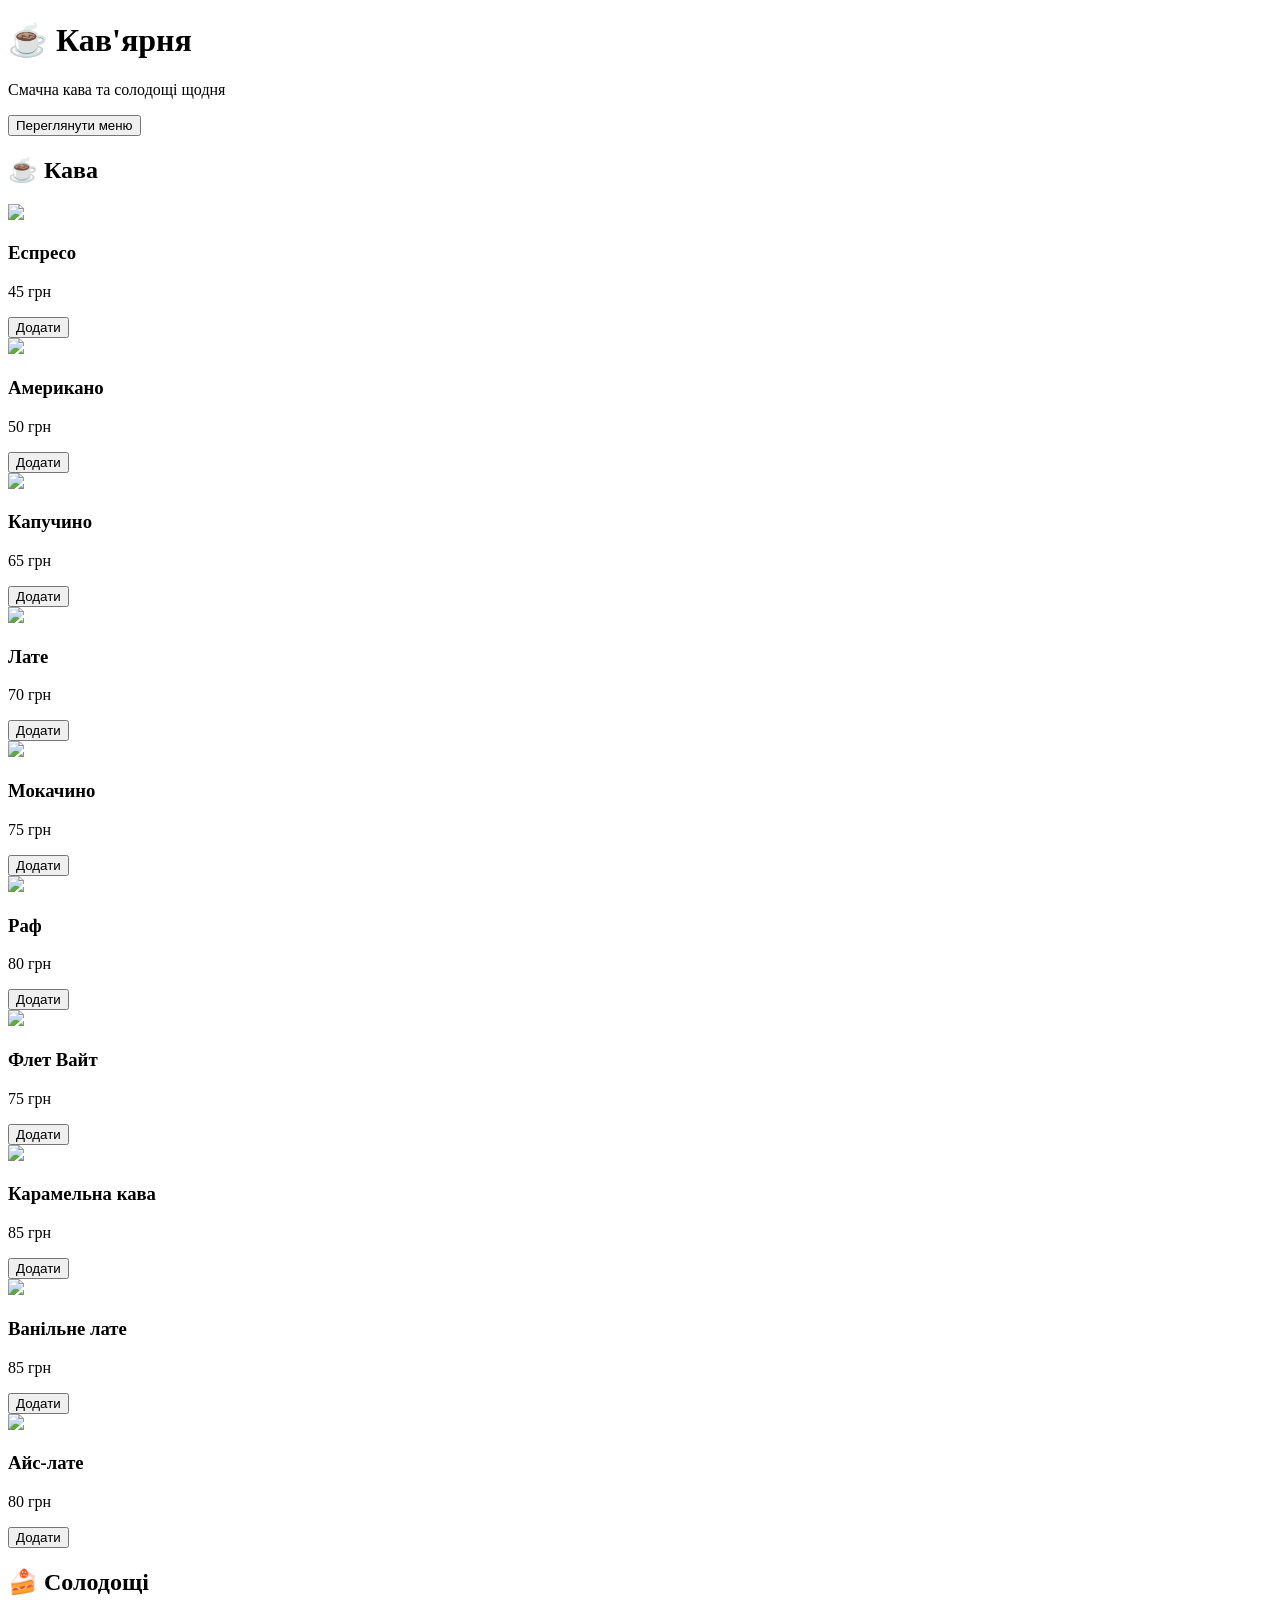
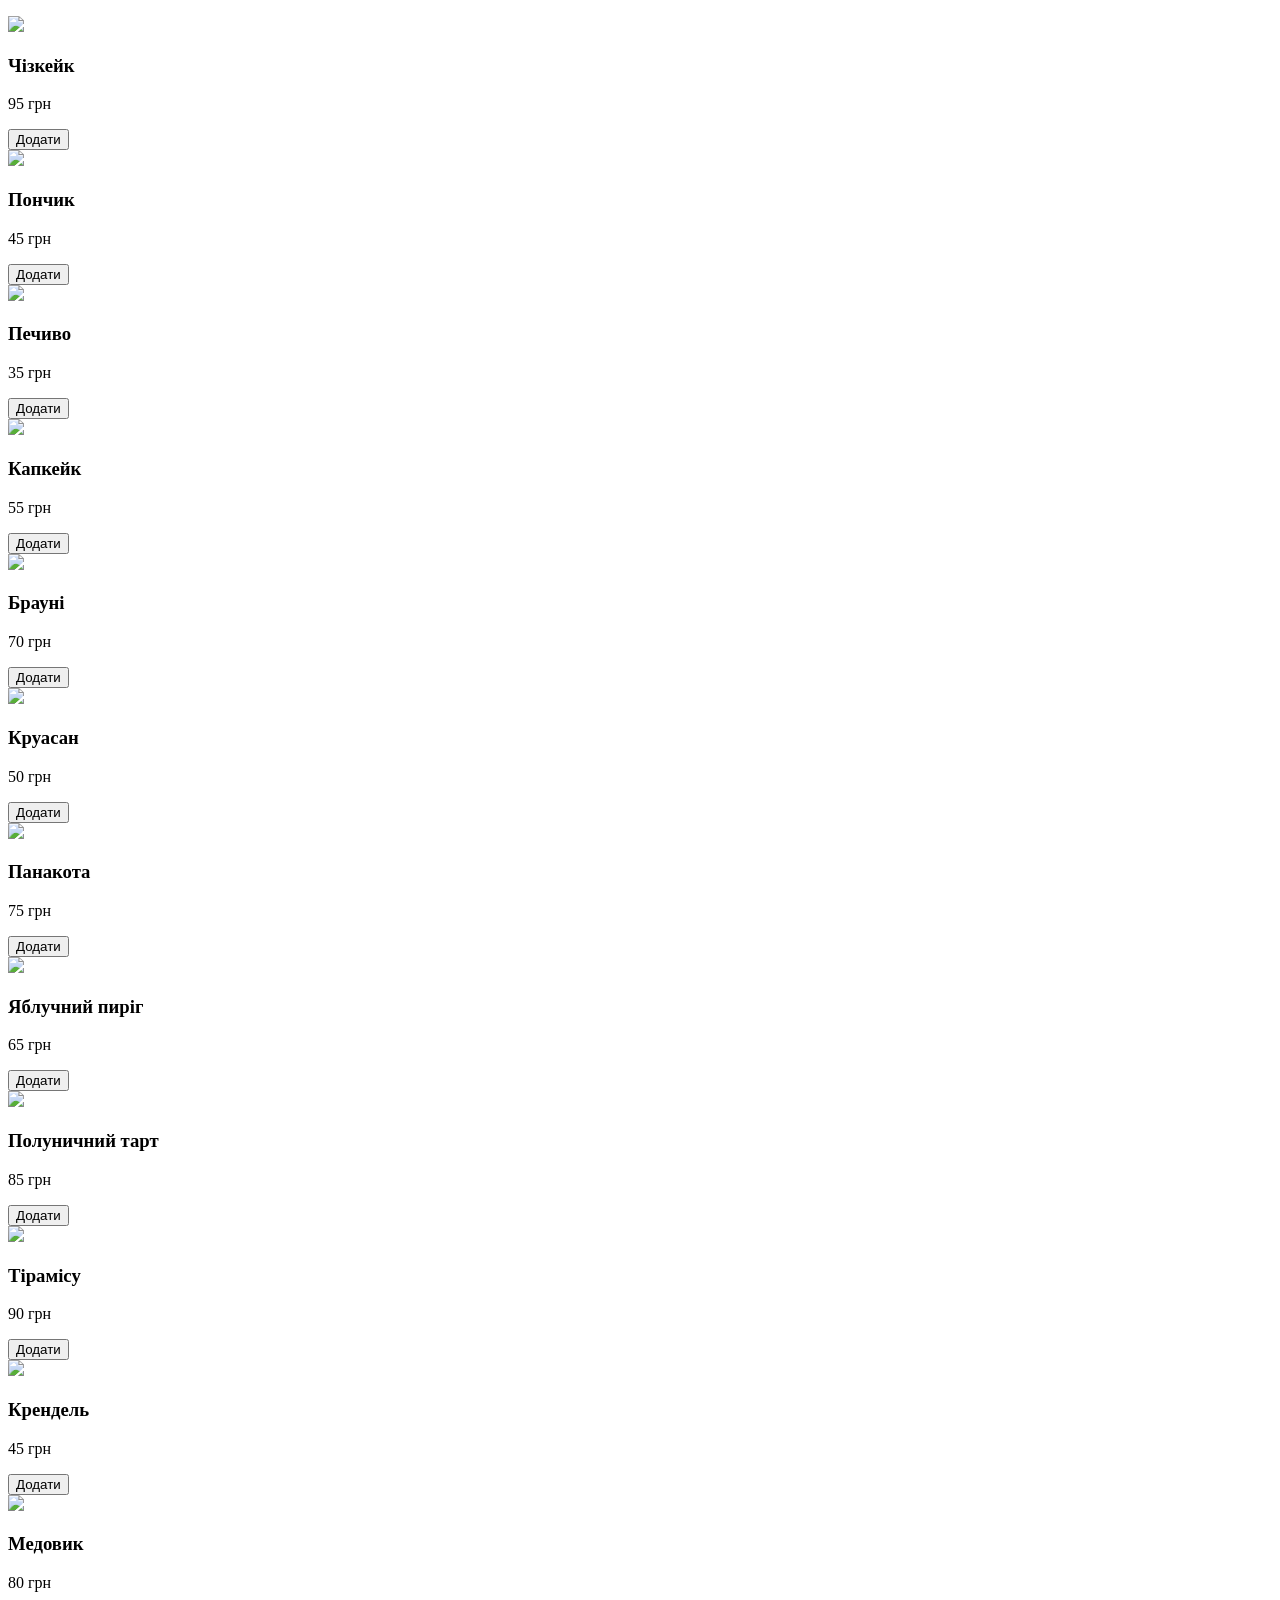
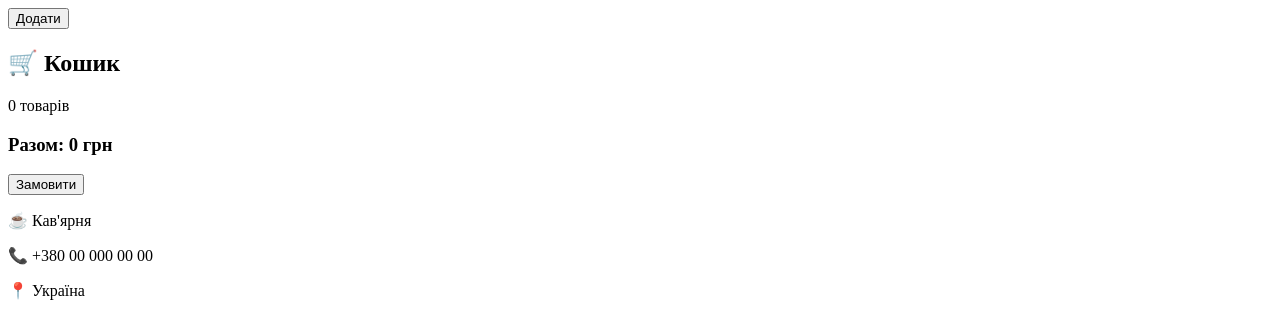
==== catalog.html @ 972cd4da "v1" ====
<!DOCTYPE html>
<html lang="en">

<head>
    <meta charset="UTF-8">
    <meta name="viewport" content="width=device-width, initial-scale=1.0">
    <title>Coffee Shop</title>
    <link rel="stylesheet" href="./index.css">
</head>

<body>
<!DOCTYPE html>
<html lang="uk">
<head>
    <meta charset="UTF-8">
    <meta name="viewport" content="width=device-width, initial-scale=1.0">
    <title>Кав'ярня</title>
    <link rel="stylesheet" href="style.css">
</head>

<body>

<header class="hero">
    <h1>☕ Кав'ярня</h1>
    <p>Смачна кава та солодощі щодня</p>
    <button onclick="scrollToMenu()">Переглянути меню</button>
</header>

<main>

<section id="menu" class="menu-section coffee-section">
    <h2>☕ Кава</h2>

    <div class="products">

        <div class="product">
            <img src="https://images.unsplash.com/photo-1510591509098-f4fdc6d0ff04?w=600">
            <h3>Еспресо</h3>
            <p>45 грн</p>
            <button onclick="addToCart('Еспресо',45)">Додати</button>
        </div>

        <div class="product">
            <img src="https://images.unsplash.com/photo-1551030173-122aabc4489c?w=600">
            <h3>Американо</h3>
            <p>50 грн</p>
            <button onclick="addToCart('Американо',50)">Додати</button>
        </div>

        <div class="product">
            <img src="https://images.unsplash.com/photo-1534778101976-62847782c213?w=600">
            <h3>Капучино</h3>
            <p>65 грн</p>
            <button onclick="addToCart('Капучино',65)">Додати</button>
        </div>

        <div class="product">
            <img src="https://images.unsplash.com/photo-1461023058943-07fcbe16d735?w=600">
            <h3>Лате</h3>
            <p>70 грн</p>
            <button onclick="addToCart('Лате',70)">Додати</button>
        </div>

        <div class="product">
            <img src="https://images.unsplash.com/photo-1578314675249-a6910f80cc4e?w=600">
            <h3>Мокачино</h3>
            <p>75 грн</p>
            <button onclick="addToCart('Мокачино',75)">Додати</button>
        </div>

        <div class="product">
            <img src="https://images.unsplash.com/photo-1572119865084-43c285814d63?w=600">
            <h3>Раф</h3>
            <p>80 грн</p>
            <button onclick="addToCart('Раф',80)">Додати</button>
        </div>

        <div class="product">
            <img src="https://images.unsplash.com/photo-1514432324607-a09d9b4aefdd?w=600">
            <h3>Флет Вайт</h3>
            <p>75 грн</p>
            <button onclick="addToCart('Флет Вайт',75)">Додати</button>
        </div>

        <div class="product">
            <img src="https://images.unsplash.com/photo-1596952954289-7b1f3f2d8f03?w=600">
            <h3>Карамельна кава</h3>
            <p>85 грн</p>
            <button onclick="addToCart('Карамельна кава',85)">Додати</button>
        </div>

        <div class="product">
            <img src="https://images.unsplash.com/photo-1595434091143-b375ced5fe5c?w=600">
            <h3>Ванільне лате</h3>
            <p>85 грн</p>
            <button onclick="addToCart('Ванільне лате',85)">Додати</button>
        </div>

        <div class="product">
            <img src="https://images.unsplash.com/photo-1462917882517-e150004895fa?w=600">
            <h3>Айс-лате</h3>
            <p>80 грн</p>
            <button onclick="addToCart('Айс-лате',80)">Додати</button>
        </div>

    </div>
</section>


<section class="menu-section sweets-section">
    <h2>🍰 Солодощі</h2>

    <div class="products">

        <div class="product">
            <img src="https://images.unsplash.com/photo-1565958011703-44f9829ba187?w=600">
            <h3>Чізкейк</h3>
            <p>95 грн</p>
            <button onclick="addToCart('Чізкейк',95)">Додати</button>
        </div>

        <div class="product">
            <img src="https://images.unsplash.com/photo-1551024601-bec78aea704b?w=600">
            <h3>Пончик</h3>
            <p>45 грн</p>
            <button onclick="addToCart('Пончик',45)">Додати</button>
        </div>

        <div class="product">
            <img src="https://images.unsplash.com/photo-1499636136210-6f4ee915583e?w=600">
            <h3>Печиво</h3>
            <p>35 грн</p>
            <button onclick="addToCart('Печиво',35)">Додати</button>
        </div>

        <div class="product">
            <img src="https://images.unsplash.com/photo-1519869325930-281384150729?w=600">
            <h3>Капкейк</h3>
            <p>55 грн</p>
            <button onclick="addToCart('Капкейк',55)">Додати</button>
        </div>

        <div class="product">
            <img src="https://images.unsplash.com/photo-1606313564200-e75d5e30476c?w=600">
            <h3>Брауні</h3>
            <p>70 грн</p>
            <button onclick="addToCart('Брауні',70)">Додати</button>
        </div>

        <div class="product">
            <img src="https://images.unsplash.com/photo-1555507036-ab1f4038808a?w=600">
            <h3>Круасан</h3>
            <p>50 грн</p>
            <button onclick="addToCart('Круасан',50)">Додати</button>
        </div>

        <div class="product">
            <img src="https://images.unsplash.com/photo-1488477181946-6428a0291777?w=600">
            <h3>Панакота</h3>
            <p>75 грн</p>
            <button onclick="addToCart('Панакота',75)">Додати</button>
        </div>

        <div class="product">
            <img src="https://images.unsplash.com/photo-1568571780765-9276ac8b75a2?w=600">
            <h3>Яблучний пиріг</h3>
            <p>65 грн</p>
            <button onclick="addToCart('Яблучний пиріг',65)">Додати</button>
        </div>

        <div class="product">
            <img src="https://images.unsplash.com/photo-1464195244916-405fa0a82545?w=600">
            <h3>Полуничний тарт</h3>
            <p>85 грн</p>
            <button onclick="addToCart('Полуничний тарт',85)">Додати</button>
        </div>

        <div class="product">
            <img src="https://images.unsplash.com/photo-1571877227200-a0d98ea607e9?w=600">
            <h3>Тірамісу</h3>
            <p>90 грн</p>
            <button onclick="addToCart('Тірамісу',90)">Додати</button>
        </div>

        <div class="product">
            <img src="https://images.unsplash.com/photo-1599785209707-a456fc1337bb?w=600">
            <h3>Крендель</h3>
            <p>45 грн</p>
            <button onclick="addToCart('Крендель',45)">Додати</button>
        </div>

        <div class="product">
            <img src="https://images.unsplash.com/photo-1578985545062-69928b1d9587?w=600">
            <h3>Медовик</h3>
            <p>80 грн</p>
            <button onclick="addToCart('Медовик',80)">Додати</button>
        </div>

    </div>
</section>


<section class="cart-section">
    <div class="cart-header">
        <h2>🛒 Кошик</h2>
        <span id="cartCount">0 товарів</span>
    </div>

    <div id="cartItems"></div>

    <div class="cart-bottom">
        <h3>Разом: <span id="total">0</span> грн</h3>
        <button class="order-btn" onclick="makeOrder()">Замовити</button>
    </div>
</section>

</main>

<footer>
    <p>☕ Кав'ярня</p>
    <p>📞 +380 00 000 00 00</p>
    <p>📍 Україна</p>
</footer>

<script src="script.js"></script>
</body>
</html>
</body>

</html>
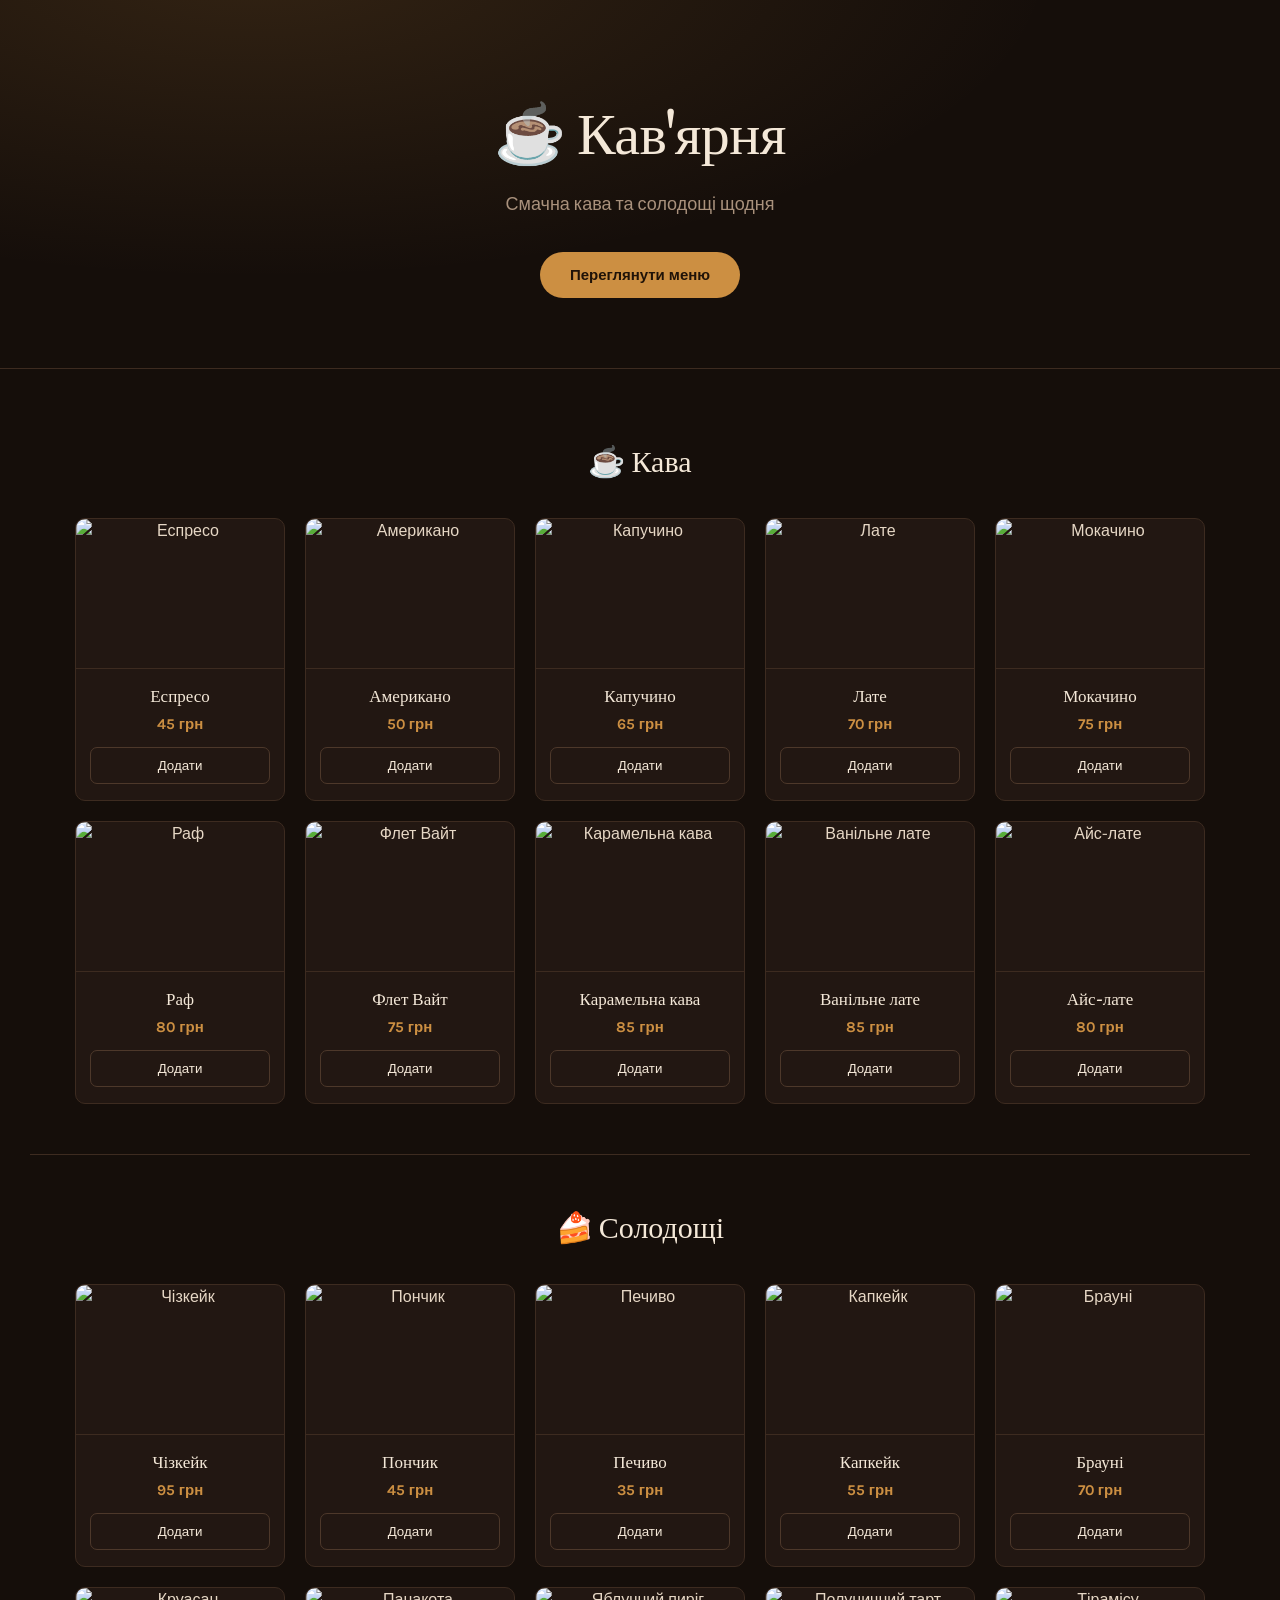
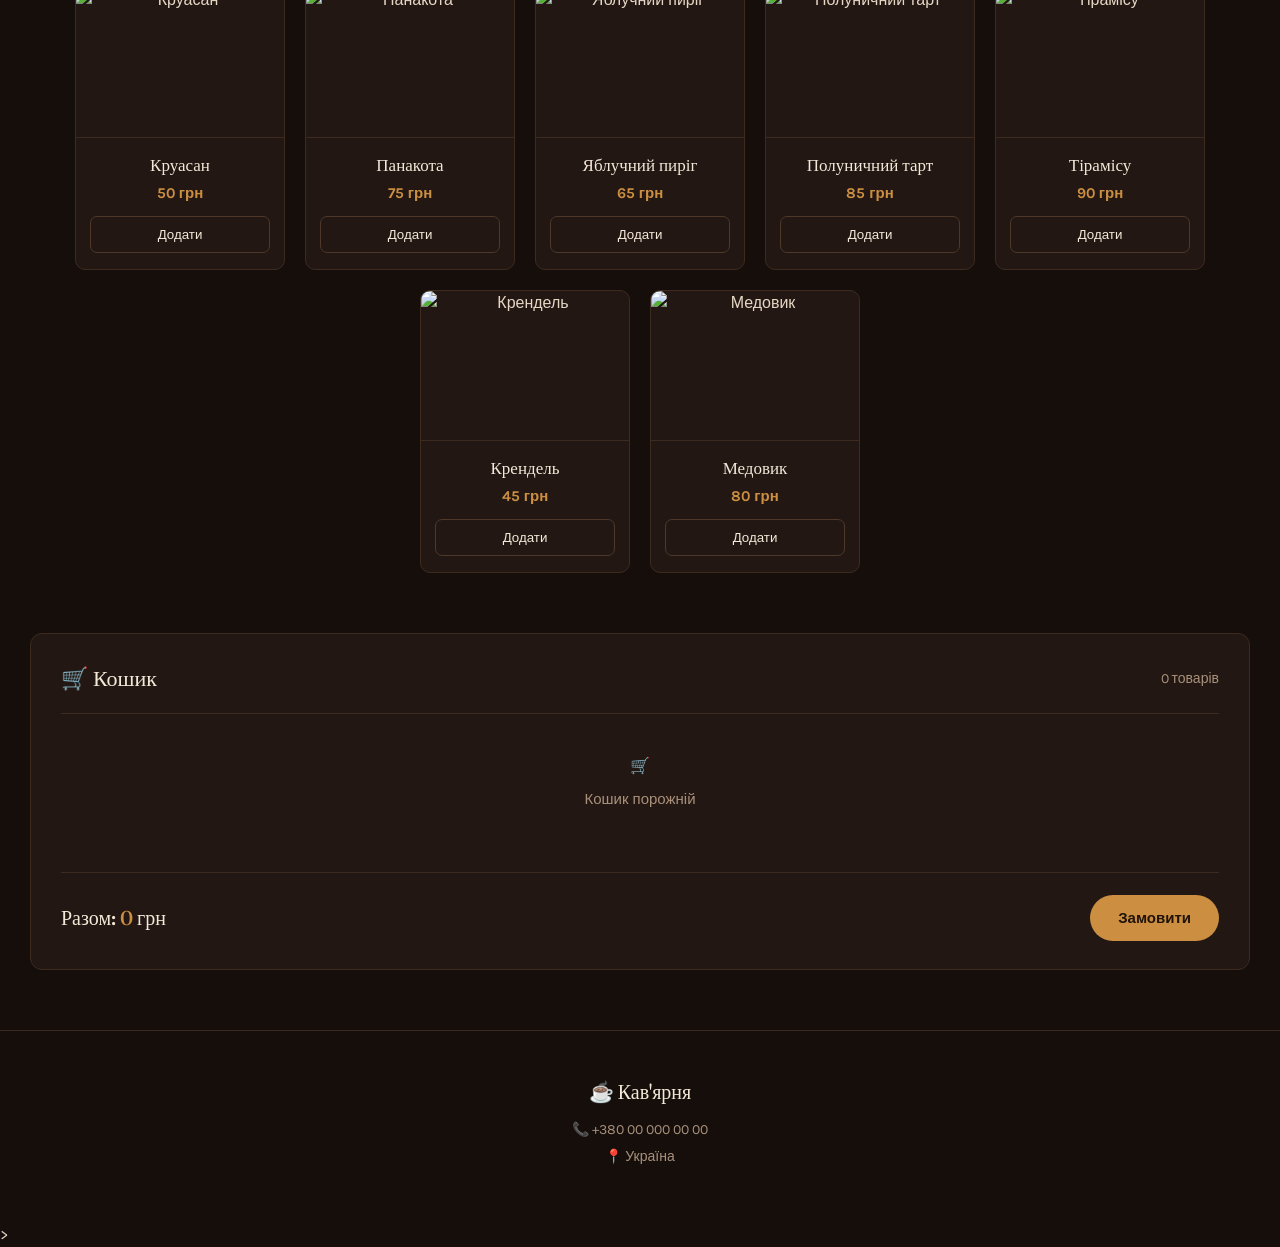
==== commit 013cf2cb: "fix files" ====
--- a/catalog.html
+++ b/catalog.html
@@ -1,230 +1,55 @@
-<!DOCTYPE html>
-<html lang="en">
+<!doctype html>
+<html lang="uk">
+  <head>
+    <meta charset="UTF-8" />
+    <meta name="viewport" content="width=device-width, initial-scale=1.0" />
+    <title>Кав'ярня</title>
+    <link rel="preconnect" href="https://fonts.googleapis.com" />
+    <link rel="preconnect" href="https://fonts.gstatic.com" crossorigin />
+    <link rel="stylesheet" href="./catalog.css" />
+  </head>
 
-<head>
-    <meta charset="UTF-8">
-    <meta name="viewport" content="width=device-width, initial-scale=1.0">
-    <title>Coffee Shop</title>
-    <link rel="stylesheet" href="./index.css">
-</head>
+  <body>
+    <header class="hero">
+      <h1>☕ Кав'ярня</h1>
+      <p>Смачна кава та солодощі щодня</p>
+      <button onclick="scrollToMenu()">Переглянути меню</button>
+    </header>
 
-<body>
-<!DOCTYPE html>
-<html lang="uk">
-<head>
-    <meta charset="UTF-8">
-    <meta name="viewport" content="width=device-width, initial-scale=1.0">
-    <title>Кав'ярня</title>
-    <link rel="stylesheet" href="style.css">
-</head>
+    <main>
+      <section id="menu" class="menu-section coffee-section">
+        <h2>☕ Кава</h2>
 
-<body>
+        <div class="products" id="coffeeProducts"></div>
+      </section>
 
-<header class="hero">
-    <h1>☕ Кав'ярня</h1>
-    <p>Смачна кава та солодощі щодня</p>
-    <button onclick="scrollToMenu()">Переглянути меню</button>
-</header>
+      <section class="menu-section sweets-section">
+        <h2>🍰 Солодощі</h2>
 
-<main>
+        <div class="products" id="sweetsProducts"></div>
+      </section>
 
-<section id="menu" class="menu-section coffee-section">
-    <h2>☕ Кава</h2>
-
-    <div class="products">
-
-        <div class="product">
-            <img src="https://images.unsplash.com/photo-1510591509098-f4fdc6d0ff04?w=600">
-            <h3>Еспресо</h3>
-            <p>45 грн</p>
-            <button onclick="addToCart('Еспресо',45)">Додати</button>
+      <section class="cart-section">
+        <div class="cart-header">
+          <h2>🛒 Кошик</h2>
+          <span id="cartCount">0 товарів</span>
         </div>
 
-        <div class="product">
-            <img src="https://images.unsplash.com/photo-1551030173-122aabc4489c?w=600">
-            <h3>Американо</h3>
-            <p>50 грн</p>
-            <button onclick="addToCart('Американо',50)">Додати</button>
+        <div id="cartItems"></div>
+
+        <div class="cart-bottom">
+          <h3>Разом: <span id="total">0</span> грн</h3>
+          <button class="order-btn" onclick="makeOrder()">Замовити</button>
         </div>
+      </section>
+    </main>
 
-        <div class="product">
-            <img src="https://images.unsplash.com/photo-1534778101976-62847782c213?w=600">
-            <h3>Капучино</h3>
-            <p>65 грн</p>
-            <button onclick="addToCart('Капучино',65)">Додати</button>
-        </div>
+    <footer>
+      <p>☕ Кав'ярня</p>
+      <p>📞 +380 00 000 00 00</p>
+      <p>📍 Україна</p>
+    </footer>
 
-        <div class="product">
-            <img src="https://images.unsplash.com/photo-1461023058943-07fcbe16d735?w=600">
-            <h3>Лате</h3>
-            <p>70 грн</p>
-            <button onclick="addToCart('Лате',70)">Додати</button>
-        </div>
-
-        <div class="product">
-            <img src="https://images.unsplash.com/photo-1578314675249-a6910f80cc4e?w=600">
-            <h3>Мокачино</h3>
-            <p>75 грн</p>
-            <button onclick="addToCart('Мокачино',75)">Додати</button>
-        </div>
-
-        <div class="product">
-            <img src="https://images.unsplash.com/photo-1572119865084-43c285814d63?w=600">
-            <h3>Раф</h3>
-            <p>80 грн</p>
-            <button onclick="addToCart('Раф',80)">Додати</button>
-        </div>
-
-        <div class="product">
-            <img src="https://images.unsplash.com/photo-1514432324607-a09d9b4aefdd?w=600">
-            <h3>Флет Вайт</h3>
-            <p>75 грн</p>
-            <button onclick="addToCart('Флет Вайт',75)">Додати</button>
-        </div>
-
-        <div class="product">
-            <img src="https://images.unsplash.com/photo-1596952954289-7b1f3f2d8f03?w=600">
-            <h3>Карамельна кава</h3>
-            <p>85 грн</p>
-            <button onclick="addToCart('Карамельна кава',85)">Додати</button>
-        </div>
-
-        <div class="product">
-            <img src="https://images.unsplash.com/photo-1595434091143-b375ced5fe5c?w=600">
-            <h3>Ванільне лате</h3>
-            <p>85 грн</p>
-            <button onclick="addToCart('Ванільне лате',85)">Додати</button>
-        </div>
-
-        <div class="product">
-            <img src="https://images.unsplash.com/photo-1462917882517-e150004895fa?w=600">
-            <h3>Айс-лате</h3>
-            <p>80 грн</p>
-            <button onclick="addToCart('Айс-лате',80)">Додати</button>
-        </div>
-
-    </div>
-</section>
-
-
-<section class="menu-section sweets-section">
-    <h2>🍰 Солодощі</h2>
-
-    <div class="products">
-
-        <div class="product">
-            <img src="https://images.unsplash.com/photo-1565958011703-44f9829ba187?w=600">
-            <h3>Чізкейк</h3>
-            <p>95 грн</p>
-            <button onclick="addToCart('Чізкейк',95)">Додати</button>
-        </div>
-
-        <div class="product">
-            <img src="https://images.unsplash.com/photo-1551024601-bec78aea704b?w=600">
-            <h3>Пончик</h3>
-            <p>45 грн</p>
-            <button onclick="addToCart('Пончик',45)">Додати</button>
-        </div>
-
-        <div class="product">
-            <img src="https://images.unsplash.com/photo-1499636136210-6f4ee915583e?w=600">
-            <h3>Печиво</h3>
-            <p>35 грн</p>
-            <button onclick="addToCart('Печиво',35)">Додати</button>
-        </div>
-
-        <div class="product">
-            <img src="https://images.unsplash.com/photo-1519869325930-281384150729?w=600">
-            <h3>Капкейк</h3>
-            <p>55 грн</p>
-            <button onclick="addToCart('Капкейк',55)">Додати</button>
-        </div>
-
-        <div class="product">
-            <img src="https://images.unsplash.com/photo-1606313564200-e75d5e30476c?w=600">
-            <h3>Брауні</h3>
-            <p>70 грн</p>
-            <button onclick="addToCart('Брауні',70)">Додати</button>
-        </div>
-
-        <div class="product">
-            <img src="https://images.unsplash.com/photo-1555507036-ab1f4038808a?w=600">
-            <h3>Круасан</h3>
-            <p>50 грн</p>
-            <button onclick="addToCart('Круасан',50)">Додати</button>
-        </div>
-
-        <div class="product">
-            <img src="https://images.unsplash.com/photo-1488477181946-6428a0291777?w=600">
-            <h3>Панакота</h3>
-            <p>75 грн</p>
-            <button onclick="addToCart('Панакота',75)">Додати</button>
-        </div>
-
-        <div class="product">
-            <img src="https://images.unsplash.com/photo-1568571780765-9276ac8b75a2?w=600">
-            <h3>Яблучний пиріг</h3>
-            <p>65 грн</p>
-            <button onclick="addToCart('Яблучний пиріг',65)">Додати</button>
-        </div>
-
-        <div class="product">
-            <img src="https://images.unsplash.com/photo-1464195244916-405fa0a82545?w=600">
-            <h3>Полуничний тарт</h3>
-            <p>85 грн</p>
-            <button onclick="addToCart('Полуничний тарт',85)">Додати</button>
-        </div>
-
-        <div class="product">
-            <img src="https://images.unsplash.com/photo-1571877227200-a0d98ea607e9?w=600">
-            <h3>Тірамісу</h3>
-            <p>90 грн</p>
-            <button onclick="addToCart('Тірамісу',90)">Додати</button>
-        </div>
-
-        <div class="product">
-            <img src="https://images.unsplash.com/photo-1599785209707-a456fc1337bb?w=600">
-            <h3>Крендель</h3>
-            <p>45 грн</p>
-            <button onclick="addToCart('Крендель',45)">Додати</button>
-        </div>
-
-        <div class="product">
-            <img src="https://images.unsplash.com/photo-1578985545062-69928b1d9587?w=600">
-            <h3>Медовик</h3>
-            <p>80 грн</p>
-            <button onclick="addToCart('Медовик',80)">Додати</button>
-        </div>
-
-    </div>
-</section>
-
-
-<section class="cart-section">
-    <div class="cart-header">
-        <h2>🛒 Кошик</h2>
-        <span id="cartCount">0 товарів</span>
-    </div>
-
-    <div id="cartItems"></div>
-
-    <div class="cart-bottom">
-        <h3>Разом: <span id="total">0</span> грн</h3>
-        <button class="order-btn" onclick="makeOrder()">Замовити</button>
-    </div>
-</section>
-
-</main>
-
-<footer>
-    <p>☕ Кав'ярня</p>
-    <p>📞 +380 00 000 00 00</p>
-    <p>📍 Україна</p>
-</footer>
-
-<script src="script.js"></script>
-</body>
-</html>
-</body>
-
-</html>+    <script src="./catalog.js"></script>
+  </body>
+</html>>
--- a/catalog.css
+++ b/catalog.css
@@ -0,0 +1,403 @@
+@import url('https://fonts.googleapis.com/css2?family=Fraunces:opsz,wght@9..144,400;9..144,500;9..144,600&family=Karla:wght@400;500;700&display=swap');
+
+:root {
+    --bg: #150e0a;
+    --surface: #221712;
+    --surface-raised: #2a1d16;
+    --border: #3d2b20;
+    --border-light: #4d382a;
+    --cream: #f4e8d8;
+    --text: #e6d7c5;
+    --text-muted: #a9917c;
+    --accent: #cc8f42;
+    --accent-hover: #e2a755;
+    --accent-ink: #201308;
+}
+
+* {
+    box-sizing: border-box;
+}
+
+body {
+    margin: 0;
+    background: var(--bg);
+    color: var(--text);
+    font-family: 'Karla', sans-serif;
+    line-height: 1.5;
+}
+
+h1, h2, h3 {
+    font-family: 'Fraunces', serif;
+    color: var(--cream);
+    font-weight: 500;
+}
+
+/* ---------- Hero ---------- */
+
+.hero {
+    background:
+        radial-gradient(ellipse at 20% -10%, rgba(204, 143, 66, 0.16), transparent 55%),
+        var(--bg);
+    border-bottom: 1px solid var(--border);
+    padding: 90px 24px 70px;
+    text-align: center;
+}
+
+.hero h1 {
+    font-size: clamp(38px, 6vw, 58px);
+    margin: 0 0 14px;
+    letter-spacing: -0.01em;
+}
+
+.hero p {
+    color: var(--text-muted);
+    font-size: 18px;
+    margin: 0 0 34px;
+}
+
+.hero button {
+    background: var(--accent);
+    color: var(--accent-ink);
+    border: none;
+    font-family: 'Karla', sans-serif;
+    font-weight: 700;
+    font-size: 15px;
+    padding: 14px 30px;
+    border-radius: 999px;
+    cursor: pointer;
+    transition: background 0.2s ease, transform 0.2s ease;
+}
+
+.hero button:hover {
+    background: var(--accent-hover);
+    transform: translateY(-2px);
+}
+
+/* ---------- Layout ---------- */
+
+main {
+    background: var(--bg);
+    padding: 20px 30px 10px;
+}
+
+.menu-section {
+    max-width: 1300px;
+    margin: 0 auto;
+    padding: 50px 0;
+}
+
+.menu-section h2 {
+    text-align: center;
+    font-size: 30px;
+    margin: 0 0 34px;
+}
+
+.sweets-section {
+    border-top: 1px solid var(--border);
+}
+
+/* ---------- Product grid ---------- */
+
+.products {
+    display: flex;
+    flex-wrap: wrap;
+    justify-content: center;
+    gap: 20px;
+}
+
+.product {
+    width: 210px;
+    background: var(--surface);
+    border: 1px solid var(--border);
+    border-radius: 10px;
+    overflow: hidden;
+    text-align: center;
+    transition: border-color 0.2s ease, transform 0.2s ease;
+    display: flex;
+    flex-direction: column;
+}
+
+.product:hover {
+    transform: translateY(-4px);
+    border-color: var(--border-light);
+}
+
+.product img {
+    width: 100%;
+    height: 150px;
+    object-fit: cover;
+    border-bottom: 1px solid var(--border);
+}
+
+.product h3 {
+    font-size: 17px;
+    margin: 14px 12px 4px;
+}
+
+.product p {
+    color: var(--accent);
+    font-weight: 700;
+    font-size: 15px;
+    margin: 0 0 12px;
+}
+
+.product button {
+    background: transparent;
+    color: var(--cream);
+    border: 1px solid var(--border-light);
+    padding: 10px 20px;
+    margin: 0 14px 16px;
+    border-radius: 7px;
+    cursor: pointer;
+    font-family: 'Karla', sans-serif;
+    font-weight: 500;
+    transition: background 0.2s ease, border-color 0.2s ease, color 0.2s ease;
+}
+
+.product button:hover,
+.product button:active {
+    background: var(--accent);
+    border-color: var(--accent);
+    color: var(--accent-ink);
+}
+
+/* ---------- Cart ---------- */
+
+.cart-section {
+    max-width: 1300px;
+    margin: 10px auto 50px;
+    padding: 28px 30px;
+    background: var(--surface);
+    border: 1px solid var(--border);
+    border-radius: 12px;
+}
+
+.cart-header {
+    display: flex;
+    justify-content: space-between;
+    align-items: center;
+    padding-bottom: 18px;
+    border-bottom: 1px solid var(--border);
+}
+
+.cart-header h2 {
+    font-size: 22px;
+    margin: 0;
+}
+
+#cartCount {
+    color: var(--text-muted);
+    font-size: 14px;
+}
+
+.empty-cart {
+    text-align: center;
+    padding: 40px 0 20px;
+    color: var(--text-muted);
+}
+
+.empty-cart p {
+    margin-top: 10px;
+    font-size: 15px;
+}
+
+.cart-item {
+    display: flex;
+    align-items: center;
+    justify-content: space-between;
+    gap: 20px;
+    padding: 14px 16px;
+    margin-top: 12px;
+    background: var(--surface-raised);
+    border: 1px solid var(--border);
+    border-radius: 9px;
+}
+
+.cart-item-info {
+    flex: 1;
+    min-width: 0;
+}
+
+.cart-item-name {
+    color: var(--cream);
+    font-weight: 500;
+}
+
+.cart-item-price {
+    color: var(--text-muted);
+    font-size: 14px;
+    margin-top: 2px;
+}
+
+.quantity {
+    display: flex;
+    gap: 6px;
+    align-items: center;
+}
+
+.quantity button {
+    background: transparent;
+    color: var(--cream);
+    border: 1px solid var(--border-light);
+    padding: 6px 13px;
+    border-radius: 6px;
+    cursor: pointer;
+    font-size: 15px;
+    transition: background 0.2s ease, border-color 0.2s ease;
+}
+
+.quantity button:hover {
+    background: var(--accent);
+    border-color: var(--accent);
+    color: var(--accent-ink);
+}
+
+.quantity span {
+    min-width: 18px;
+    text-align: center;
+}
+
+.cart-item strong {
+    color: var(--cream);
+    min-width: 70px;
+    text-align: right;
+}
+
+.remove {
+    background: transparent;
+    color: var(--text-muted);
+    border: 1px solid var(--border);
+    padding: 8px 14px;
+    border-radius: 6px;
+    cursor: pointer;
+    font-size: 14px;
+    transition: border-color 0.2s ease, color 0.2s ease;
+}
+
+.remove:hover {
+    border-color: #a55;
+    color: #e08080;
+}
+
+.cart-bottom {
+    display: flex;
+    justify-content: space-between;
+    align-items: center;
+    margin-top: 26px;
+    padding-top: 22px;
+    border-top: 1px solid var(--border);
+}
+
+.cart-bottom h3 {
+    margin: 0;
+    font-size: 20px;
+}
+
+.cart-bottom h3 span {
+    color: var(--accent);
+}
+
+.order-btn {
+    background: var(--accent);
+    color: var(--accent-ink);
+    padding: 14px 28px;
+    border: none;
+    border-radius: 999px;
+    font-family: 'Karla', sans-serif;
+    font-weight: 700;
+    font-size: 15px;
+    cursor: pointer;
+    transition: background 0.2s ease, transform 0.2s ease;
+}
+
+.order-btn:hover {
+    background: var(--accent-hover);
+    transform: translateY(-2px);
+}
+
+/* ---------- Footer ---------- */
+
+footer {
+    text-align: center;
+    padding: 40px 24px 50px;
+    border-top: 1px solid var(--border);
+    color: var(--text-muted);
+    font-size: 14px;
+}
+
+footer p {
+    margin: 6px 0;
+}
+
+footer p:first-child {
+    font-family: 'Fraunces', serif;
+    color: var(--cream);
+    font-size: 20px;
+    margin-bottom: 12px;
+}
+
+/* ---------- Responsive ---------- */
+
+@media (max-width: 1000px) {
+    .products {
+        justify-content: flex-start;
+    }
+
+    .product {
+        width: calc(25% - 15px);
+    }
+}
+
+@media (max-width: 750px) {
+    .product {
+        width: calc(33.333% - 14px);
+    }
+
+    .hero {
+        padding: 70px 20px 55px;
+    }
+}
+
+@media (max-width: 550px) {
+    main {
+        padding: 10px 15px;
+    }
+
+    .products {
+        gap: 12px;
+    }
+
+    .product {
+        width: calc(50% - 6px);
+    }
+
+    .product img {
+        height: 130px;
+    }
+
+    .cart-section {
+        padding: 20px;
+    }
+
+    .cart-item {
+        flex-wrap: wrap;
+        gap: 10px;
+    }
+
+    .cart-item strong {
+        text-align: left;
+    }
+
+    .cart-bottom {
+        flex-direction: column;
+        gap: 16px;
+        align-items: stretch;
+        text-align: center;
+    }
+}
+
+@media (max-width: 350px) {
+    .product {
+        width: 100%;
+    }
+}
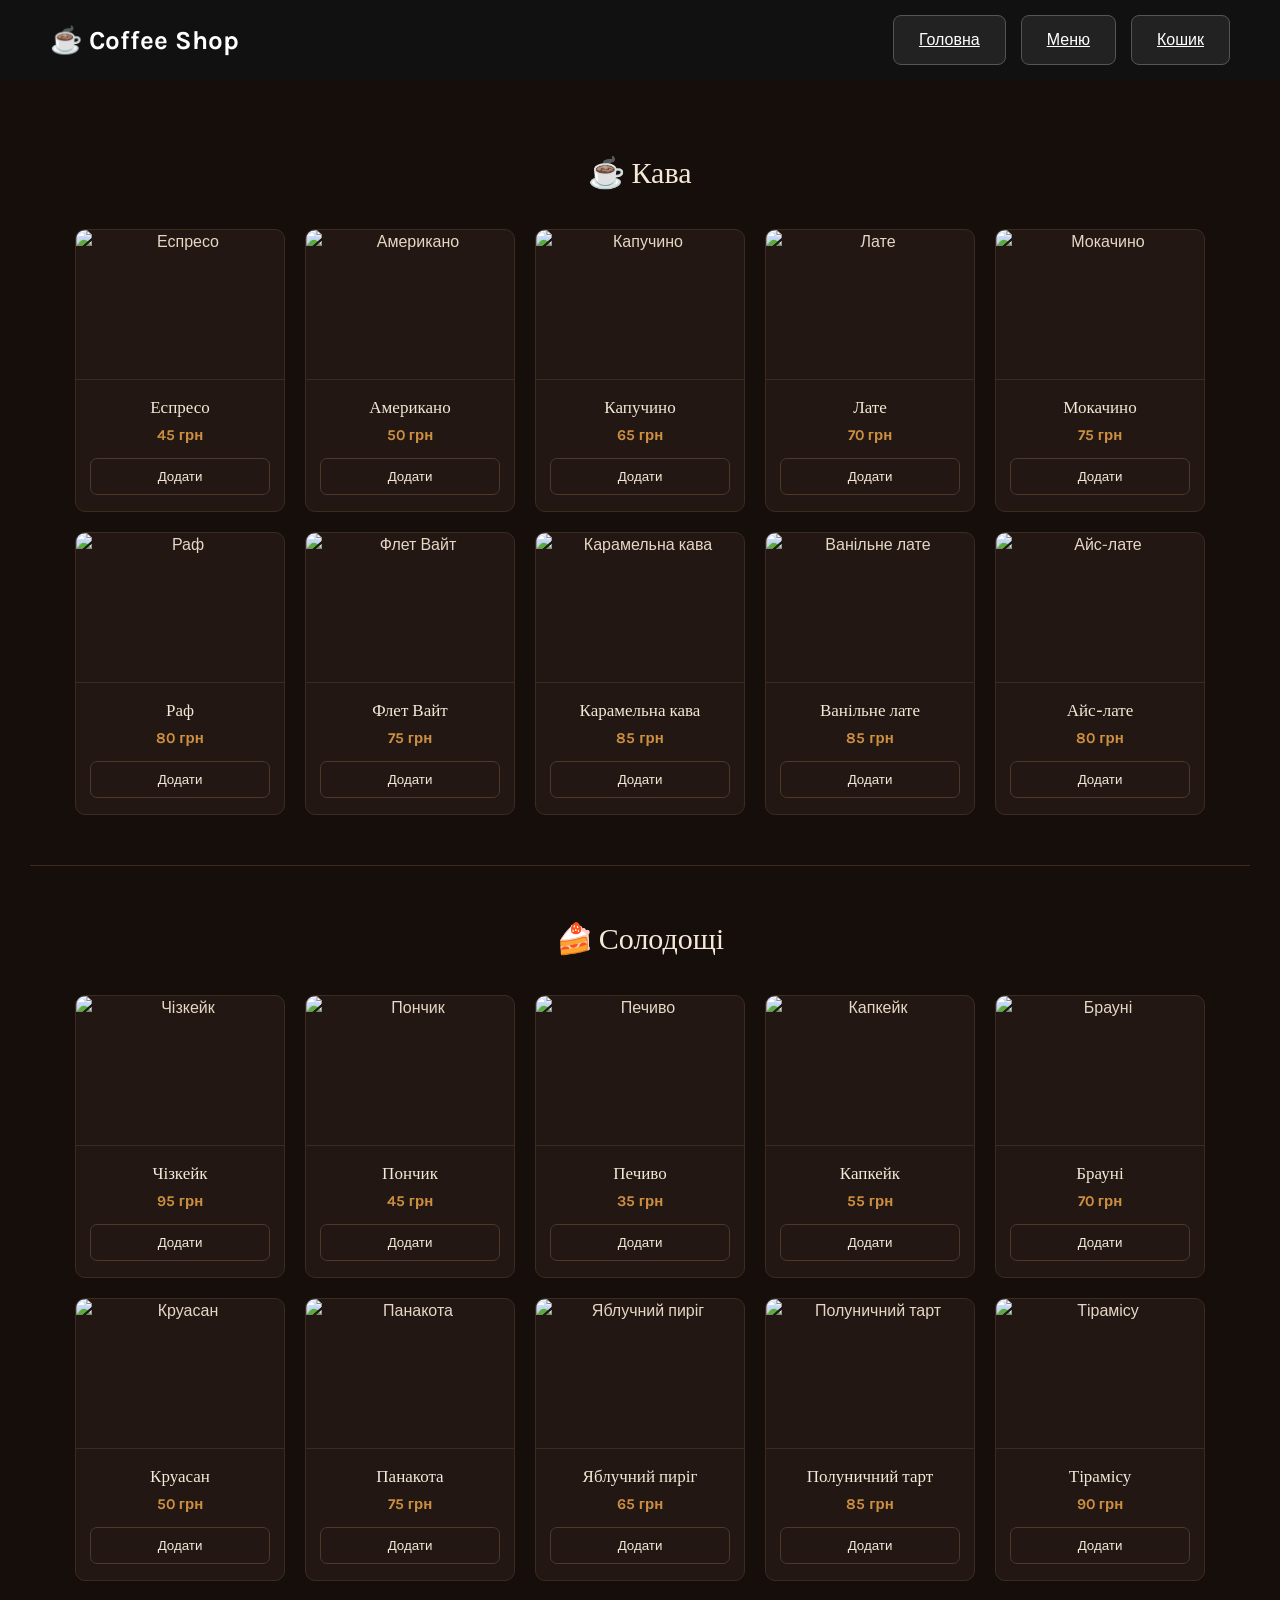
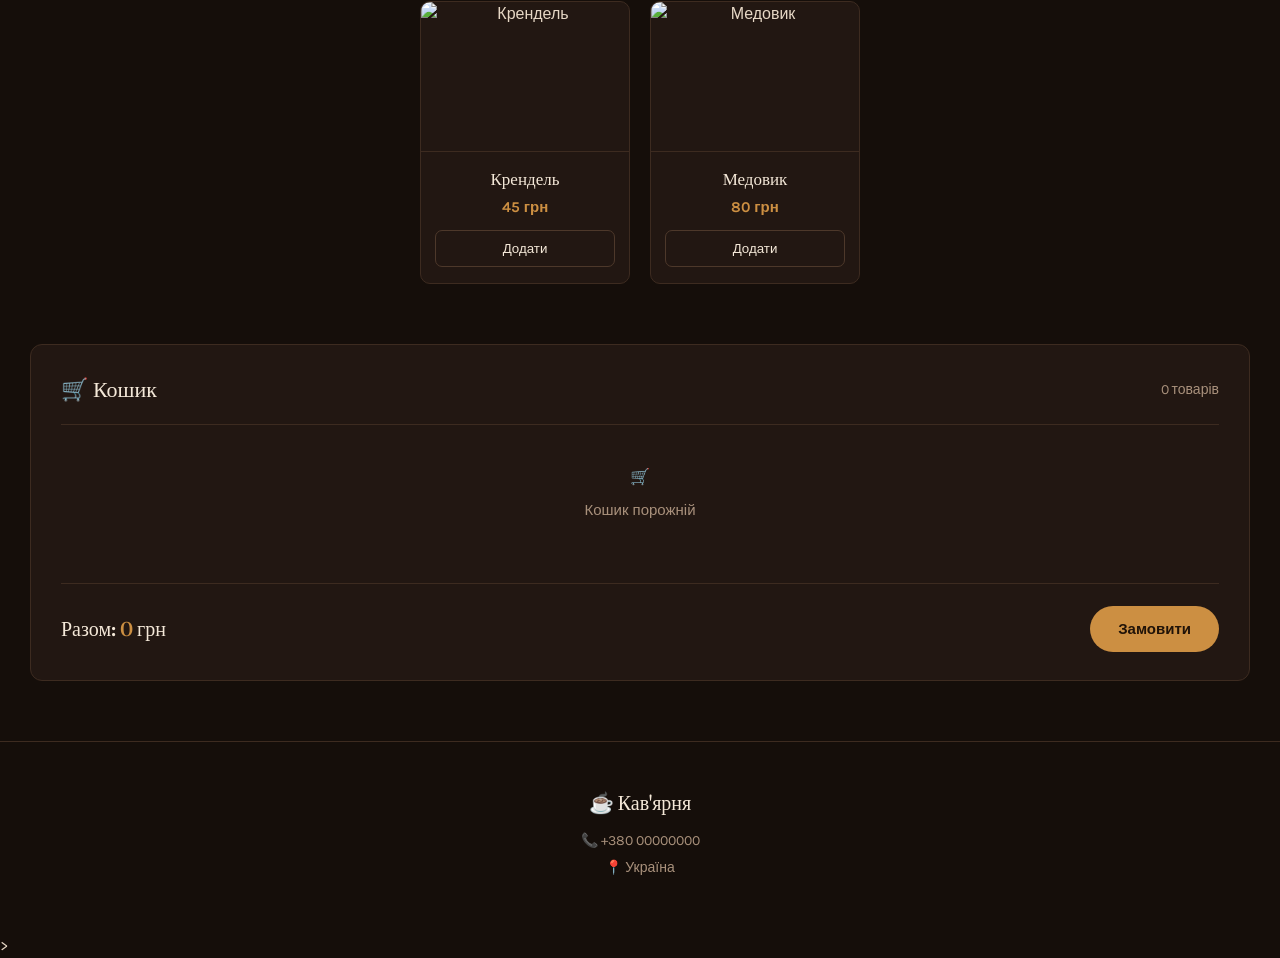
==== commit 9ceb5d2f: "я вже зробив за тебе хедер роби футер" ====
--- a/catalog.html
+++ b/catalog.html
@@ -10,11 +10,15 @@
   </head>
 
   <body>
-    <header class="hero">
-      <h1>☕ Кав'ярня</h1>
-      <p>Смачна кава та солодощі щодня</p>
-      <button onclick="scrollToMenu()">Переглянути меню</button>
-    </header>
+<nav class="navbar">
+    <div class="logo">☕ Coffee Shop</div>
+
+    <div class="nav-buttons">
+          <a href="./index.html">Головна</a>
+  <a href="./catalog.html">Меню</a>
+  <a href="./catalog.html#cart">Кошик</a>
+    </div>
+</nav>
 
     <main>
       <section id="menu" class="menu-section coffee-section">
@@ -29,7 +33,7 @@
         <div class="products" id="sweetsProducts"></div>
       </section>
 
-      <section class="cart-section">
+      <section class="cart-section" id="cart">
         <div class="cart-header">
           <h2>🛒 Кошик</h2>
           <span id="cartCount">0 товарів</span>
@@ -46,7 +50,7 @@
 
     <footer>
       <p>☕ Кав'ярня</p>
-      <p>📞 +380 00 000 00 00</p>
+      <p>📞 +380 00000000 </p>
       <p>📍 Україна</p>
     </footer>
 
--- a/catalog.css
+++ b/catalog.css
@@ -115,9 +115,10 @@
     transition: border-color 0.2s ease, transform 0.2s ease;
     display: flex;
     flex-direction: column;
-}
+} 
 
 .product:hover {
+    box-shadow: 0 4px 12px rgb(252, 252, 252);
     transform: translateY(-4px);
     border-color: var(--border-light);
 }
@@ -400,4 +401,59 @@
     .product {
         width: 100%;
     }
+}
+
+.navbar {
+    width: 100%;
+    height: 80px;
+    background: #111;
+    display: flex;
+    align-items: center;
+    justify-content: space-between;
+    padding: 0 50px;
+    box-shadow: 0 0 15px #333;
+}
+
+.logo {
+    color: white;
+    font-size: 26px;
+    font-weight: bold;
+}
+
+.nav-buttons  {
+    display: flex;
+    gap: 15px;
+}
+
+.nav-buttons a {
+    background: #222;
+    color: white;
+    border: 1px solid #555;
+    padding: 12px 25px;
+    border-radius: 8px;
+    font-size: 16px;
+    cursor: pointer;
+    transition: 0.3s;
+}
+
+.nav-buttons a:hover,
+.nav-buttons a.active {
+    background: #444;
+    box-shadow: 0 0 12px #777;
+    transform: translateY(-2px);
+}
+
+@media (max-width: 600px) {
+    .navbar {
+        padding: 10px;
+        flex-direction: column;
+        height: auto;
+        gap: 15px;
+    }
+
+    .nav-buttons {
+        width: 100%;
+        justify-content: center;
+        flex-wrap: wrap;
+    }
 }
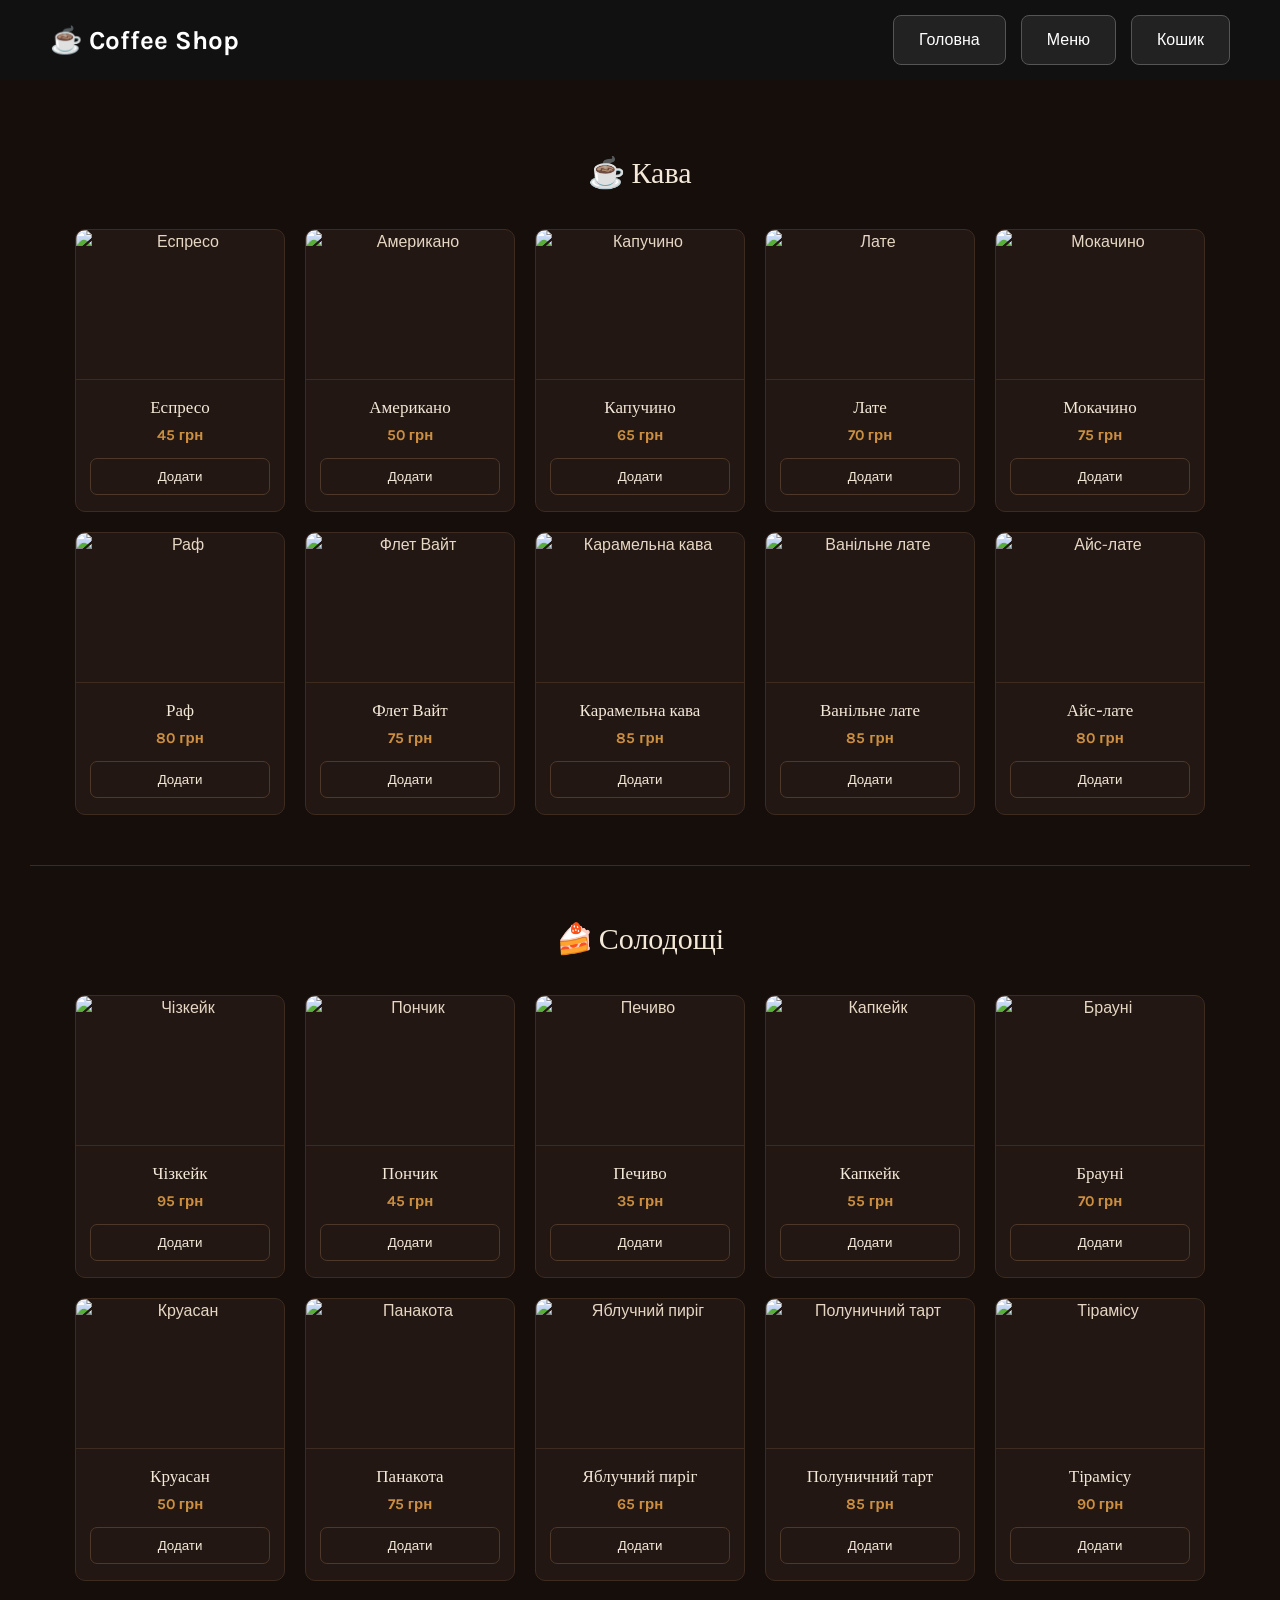
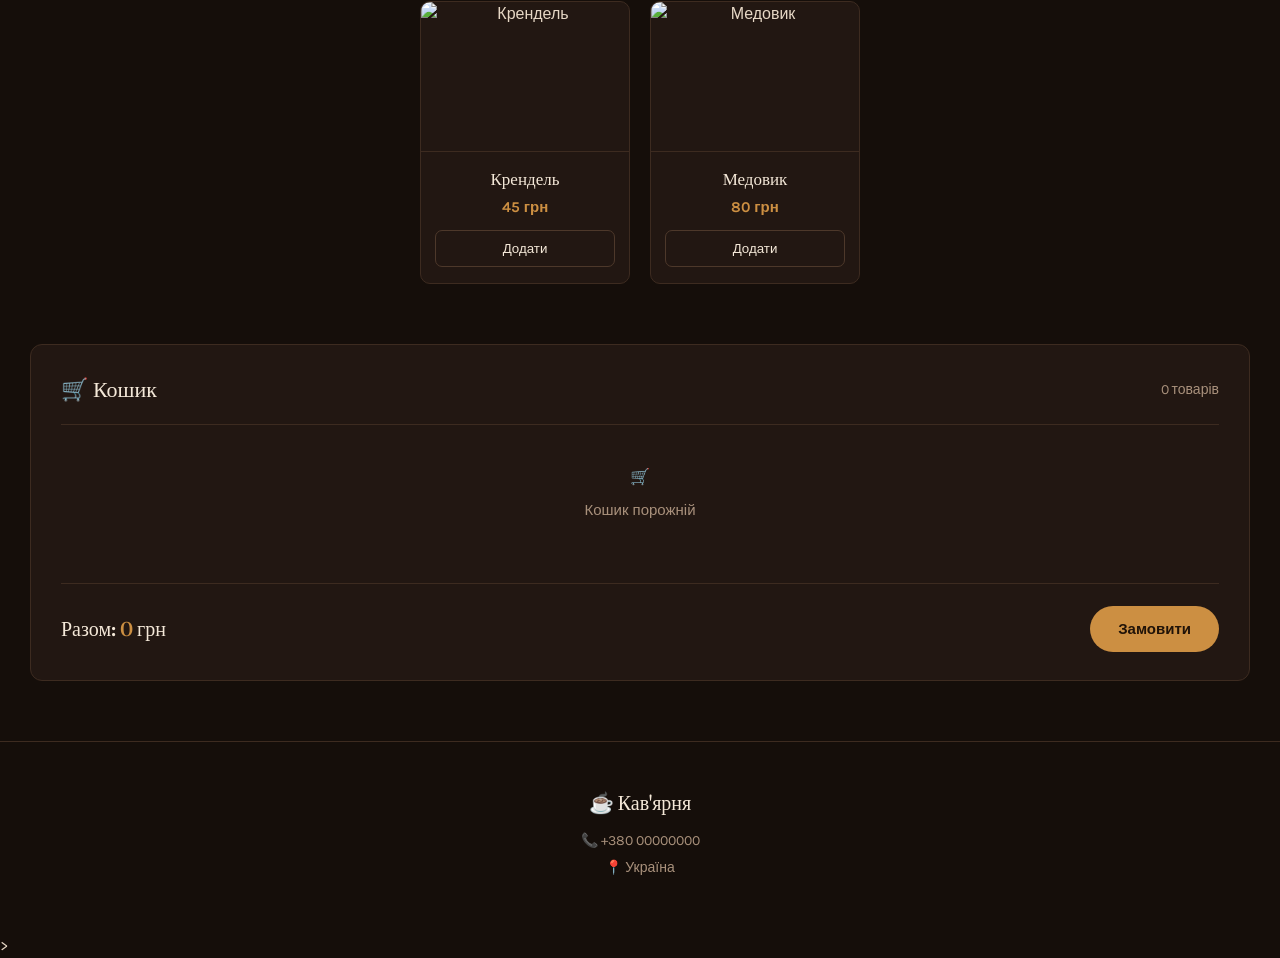
==== commit 8d5097c7: "little fix" ====
--- a/catalog.html
+++ b/catalog.html
@@ -10,15 +10,15 @@
   </head>
 
   <body>
-<nav class="navbar">
-    <div class="logo">☕ Coffee Shop</div>
+    <nav class="navbar">
+      <div class="logo">☕ Coffee Shop</div>
 
-    <div class="nav-buttons">
-          <a href="./index.html">Головна</a>
-  <a href="./catalog.html">Меню</a>
-  <a href="./catalog.html#cart">Кошик</a>
-    </div>
-</nav>
+      <div class="nav-buttons">
+        <a href="./index.html">Головна</a>
+        <a href="./catalog.html">Меню</a>
+        <a href="./catalog.html#cart">Кошик</a>
+      </div>
+    </nav>
 
     <main>
       <section id="menu" class="menu-section coffee-section">
@@ -50,10 +50,11 @@
 
     <footer>
       <p>☕ Кав'ярня</p>
-      <p>📞 +380 00000000 </p>
+      <p>📞 +380 00000000</p>
       <p>📍 Україна</p>
     </footer>
 
     <script src="./catalog.js"></script>
   </body>
-</html>>+</html>
+>
--- a/catalog.css
+++ b/catalog.css
@@ -434,6 +434,7 @@
     font-size: 16px;
     cursor: pointer;
     transition: 0.3s;
+    text-decoration: none;
 }
 
 .nav-buttons a:hover,
